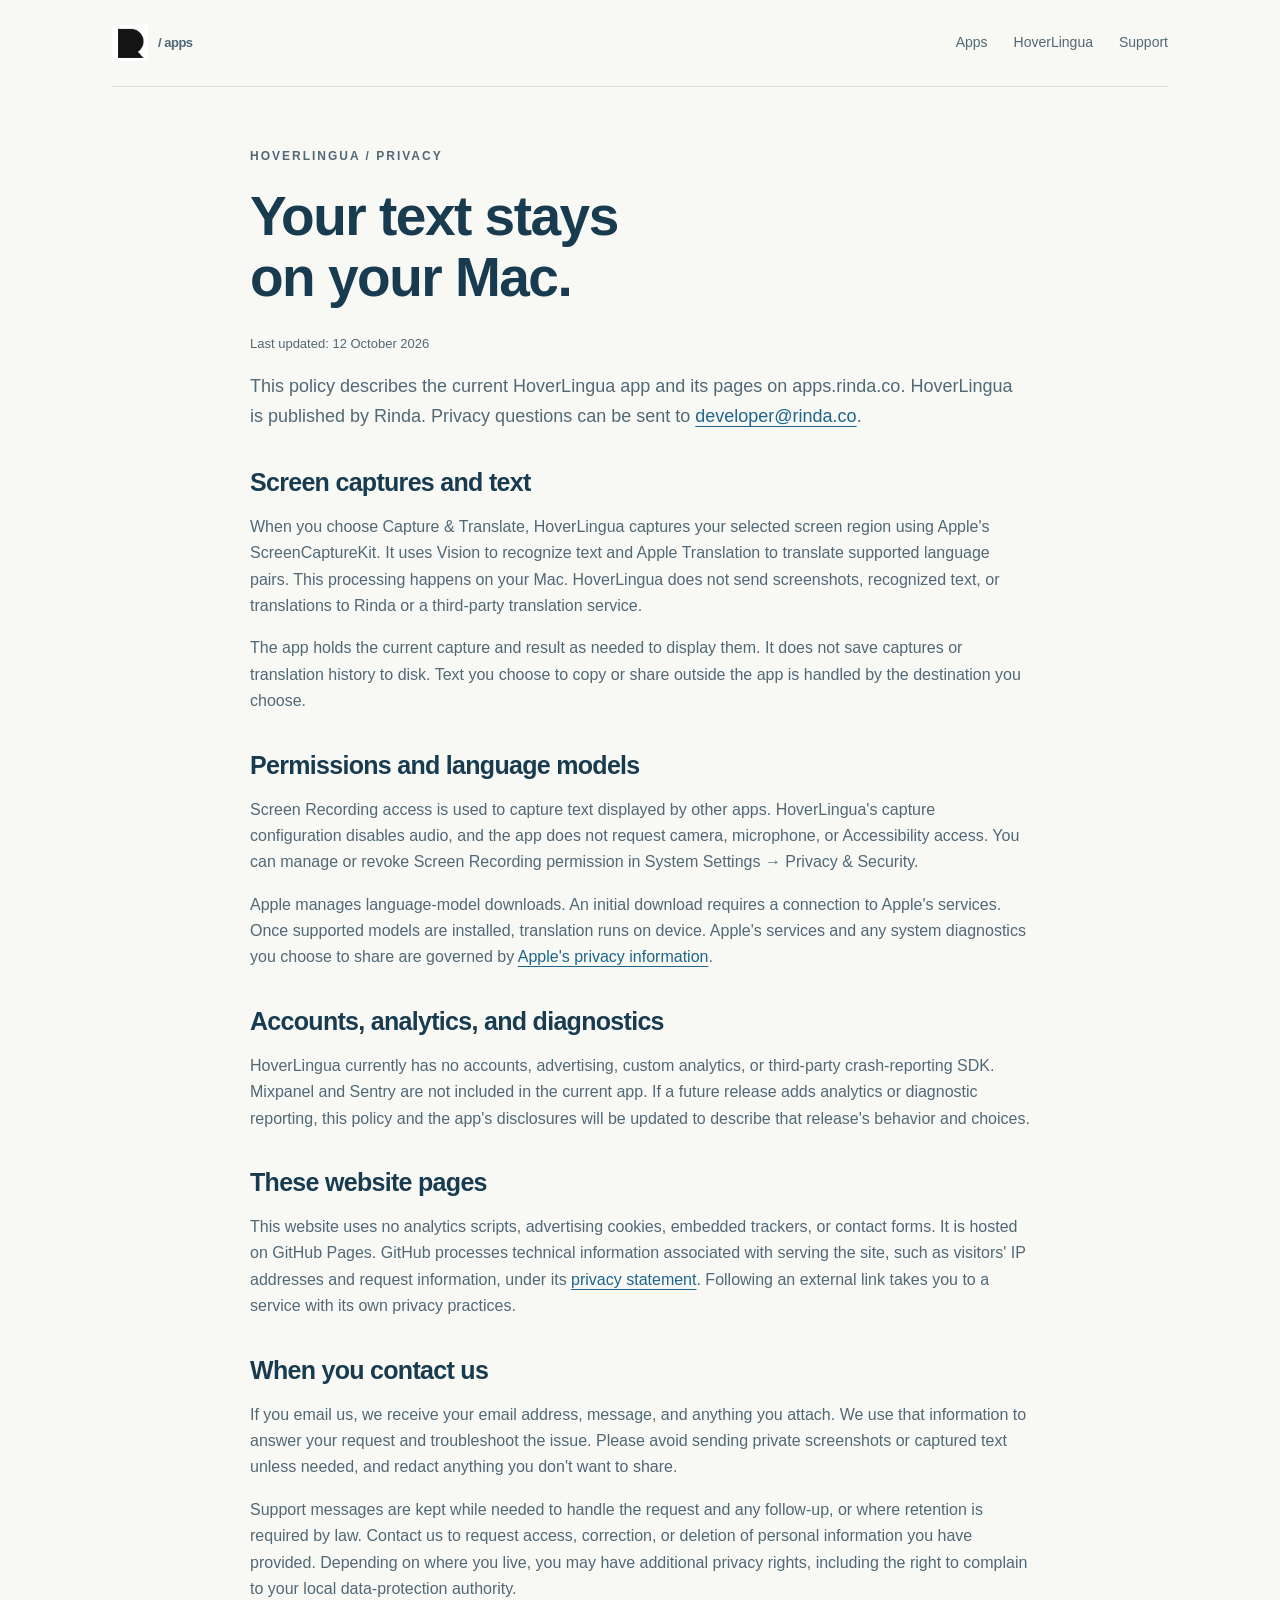
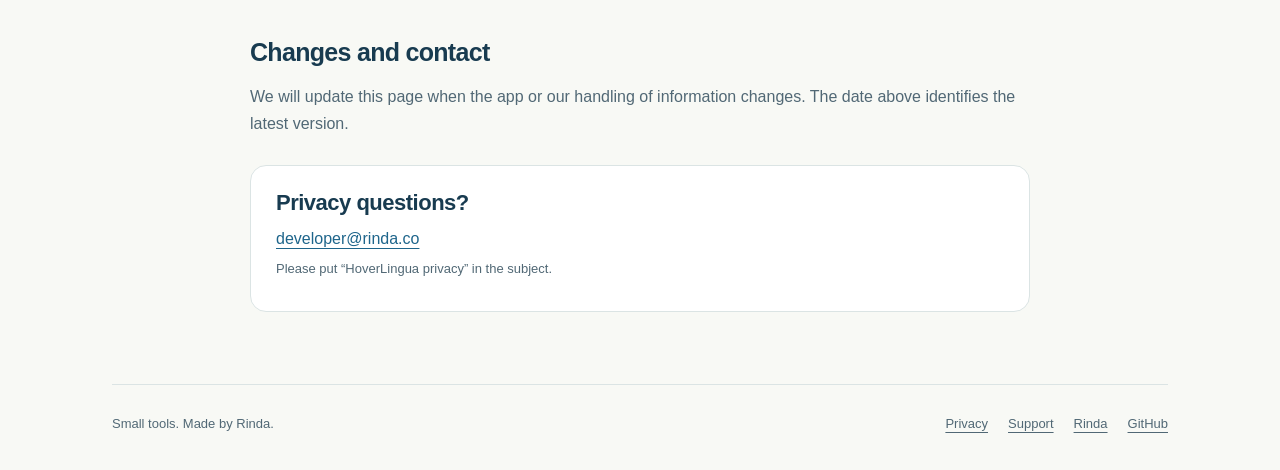
==== hoverlingua/privacy/index.html @ 74bb6117 "Init project with 2 apps" ====
<!doctype html>
<html lang="en">
<head>
  <meta charset="utf-8">
  <meta name="viewport" content="width=device-width, initial-scale=1">
  <title>HoverLingua Privacy Policy — Rinda Apps</title>
  <meta name="description" content="How HoverLingua handles screen captures, recognized text, translations, support messages, and website visits.">
  <meta name="theme-color" content="#183b50">
  <meta property="og:title" content="HoverLingua Privacy Policy — Rinda Apps">
  <meta property="og:description" content="How HoverLingua handles screen captures, recognized text, translations, support messages, and website visits.">
  <meta property="og:type" content="website">
  <meta property="og:url" content="https://apps.rinda.co/hoverlingua/privacy/">
  <link rel="canonical" href="https://apps.rinda.co/hoverlingua/privacy/">
  <link rel="icon" type="image/png" href="../../assets/rinda-mark.png">
  <link rel="stylesheet" href="../../assets/style.css">
</head>
<body>
  <a class="skip" href="#main">Skip to content</a>
  <div class="wrap">
    <header class="nav"><a class="brand" href="../../index.html" aria-label="Rinda apps home"><img src="../../assets/rinda-mark.png" alt="" width="36" height="36"><span class="small">/ apps</span></a><nav class="nav-links" aria-label="Main"><a href="../../index.html">Apps</a><a href="../index.html">HoverLingua</a><a href="../support/index.html">Support</a></nav></header>
    <main id="main"><article class="document"><p class="eyebrow">HoverLingua / Privacy</p><h1>Your text stays<br>on your Mac.</h1><p class="small">Last updated: 12 October 2026</p><p class="intro">This policy describes the current HoverLingua app and its pages on apps.rinda.co. HoverLingua is published by Rinda. Privacy questions can be sent to <a href="mailto:developer@rinda.co">developer@rinda.co</a>.</p><h2>Screen captures and text</h2><p>When you choose Capture &amp; Translate, HoverLingua captures your selected screen region using Apple's ScreenCaptureKit. It uses Vision to recognize text and Apple Translation to translate supported language pairs. This processing happens on your Mac. HoverLingua does not send screenshots, recognized text, or translations to Rinda or a third-party translation service.</p><p>The app holds the current capture and result as needed to display them. It does not save captures or translation history to disk. Text you choose to copy or share outside the app is handled by the destination you choose.</p><h2>Permissions and language models</h2><p>Screen Recording access is used to capture text displayed by other apps. HoverLingua's capture configuration disables audio, and the app does not request camera, microphone, or Accessibility access. You can manage or revoke Screen Recording permission in System Settings → Privacy &amp; Security.</p><p>Apple manages language-model downloads. An initial download requires a connection to Apple's services. Once supported models are installed, translation runs on device. Apple's services and any system diagnostics you choose to share are governed by <a href="https://www.apple.com/legal/privacy/">Apple's privacy information</a>.</p><h2>Accounts, analytics, and diagnostics</h2><p>HoverLingua currently has no accounts, advertising, custom analytics, or third-party crash-reporting SDK. Mixpanel and Sentry are not included in the current app. If a future release adds analytics or diagnostic reporting, this policy and the app's disclosures will be updated to describe that release's behavior and choices.</p><h2>These website pages</h2><p>This website uses no analytics scripts, advertising cookies, embedded trackers, or contact forms. It is hosted on GitHub Pages. GitHub processes technical information associated with serving the site, such as visitors' IP addresses and request information, under its <a href="https://docs.github.com/en/site-policy/privacy-policies/github-general-privacy-statement">privacy statement</a>. Following an external link takes you to a service with its own privacy practices.</p><h2>When you contact us</h2><p>If you email us, we receive your email address, message, and anything you attach. We use that information to answer your request and troubleshoot the issue. Please avoid sending private screenshots or captured text unless needed, and redact anything you don't want to share.</p><p>Support messages are kept while needed to handle the request and any follow-up, or where retention is required by law. Contact us to request access, correction, or deletion of personal information you have provided. Depending on where you live, you may have additional privacy rights, including the right to complain to your local data-protection authority.</p><h2>Changes and contact</h2><p>We will update this page when the app or our handling of information changes. The date above identifies the latest version.</p><div class="contact"><h3>Privacy questions?</h3><p><a href="mailto:developer@rinda.co?subject=HoverLingua%20privacy">developer@rinda.co</a></p><p class="small">Please put “HoverLingua privacy” in the subject.</p></div></article></main>
    <footer class="footer"><span>Small tools. Made by Rinda.</span><nav class="footer-links" aria-label="Footer"><a href="index.html">Privacy</a><a href="../support/index.html">Support</a><a href="https://rinda.co/">Rinda</a><a href="https://github.com/Rin-Da/apps">GitHub</a></nav></footer>
  </div>
</body>
</html>
---- assets/style.css ----
:root{color-scheme:light;--paper:#f8f9f5;--surface:#fff;--ink:#183b50;--muted:#516875;--line:#dbe4e4;--blue:#dceefa;--green:#e4efe5;--accent:#1e658b;--radius:22px;font-family:-apple-system,BlinkMacSystemFont,"Segoe UI",sans-serif;line-height:1.65;color:var(--ink);background:var(--paper)}
*{box-sizing:border-box}body{margin:0}a{color:var(--accent);text-underline-offset:4px}a:hover{text-decoration-thickness:2px}a:focus-visible,summary:focus-visible{outline:3px solid var(--accent);outline-offset:5px}img{max-width:100%;height:auto}.wrap{display:grid;grid-template-rows:auto 1fr auto;width:100%;max-width:1120px;min-height:100vh;min-height:100dvh;margin:auto;padding:0 32px}.skip{position:absolute;left:16px;top:-100px;background:var(--surface);padding:12px;z-index:3}.skip:focus{top:12px}.nav{display:flex;flex-wrap:wrap;align-items:center;justify-content:space-between;gap:24px;padding-top:25px;padding-bottom:25px;border-bottom:1px solid var(--line)}.brand{display:flex;flex-shrink:0;align-items:center;gap:10px;white-space:nowrap;text-decoration:none;color:var(--ink);font-weight:750;font-size:21px;letter-spacing:-.5px}.brand img{width:36px;height:36px}.nav-links{display:flex;flex-shrink:0;gap:26px;align-items:center}.nav-links a{font-size:14px;text-decoration:none;color:var(--muted)}.nav-links a[aria-current=page]{color:var(--ink);font-weight:700}.eyebrow{text-transform:uppercase;font-size:12px;letter-spacing:2px;font-weight:750;color:var(--accent);margin:0 0 19px}h1,h2,h3{line-height:1.12;letter-spacing:-1.5px;font-weight:650}h1{font-size:clamp(42px,6vw,76px);margin:0 0 24px;max-width:820px}h2{font-size:clamp(28px,3.2vw,40px);margin:0 0 18px}h3{font-size:22px;letter-spacing:-.5px;margin:0 0 10px}.lead{font-size:19px;color:var(--muted);max-width:590px;margin:0 0 28px}.hero{padding:74px 0 64px}.hero-grid{display:grid;grid-template-columns:1.08fr 1fr;align-items:center;gap:54px}.hero-grid h1{font-size:clamp(42px,5vw,64px)}.badge{display:inline-flex;font-size:12px;font-weight:700;border:1px solid var(--line);border-radius:100px;padding:5px 12px;background:var(--surface);color:var(--muted)}.actions{display:flex;align-items:center;flex-wrap:wrap;gap:18px}.button{display:inline-block;border-radius:12px;padding:12px 21px;text-decoration:none;color:#fff;background:var(--ink);font-weight:650}.button:hover{background:var(--accent);text-decoration:none}.text-link{font-size:14px;font-weight:650}.small{font-size:13px;color:var(--muted)}.app-icon{width:70px;height:70px;border-radius:15px}.app-art{background:var(--blue);padding:46px 32px;display:flex;flex-direction:column;justify-content:center}.example-window{border:1px solid #ffffffb0;background:var(--surface);border-radius:16px;box-shadow:0 16px 34px #183b5012;overflow:hidden}.window-head{padding:11px 15px;border-bottom:1px solid var(--line);font-size:12px;font-weight:650;color:var(--muted);display:flex;justify-content:space-between;align-items:center;gap:8px}.dots{display:inline-flex;gap:4px}.dots i{display:block;width:7px;height:7px;border-radius:50%;background:var(--line)}.capture-sample{border:2px solid #338eee;margin:19px;padding:21px 17px;font-size:21px;color:var(--ink);background:var(--paper)}.translation-sample{display:grid;grid-template-columns:1fr 1fr;padding:20px;gap:20px;font-size:17px}.translation-sample>div+div{border-left:1px solid var(--line);padding-left:20px}.translation-sample small{display:block;color:var(--muted);font-size:11px;margin-bottom:8px}.translation-sample p{margin:0}.flow-arrow{text-align:center;font-size:22px;color:var(--accent);padding:10px}.caption{text-align:center;font-size:11px;color:var(--muted);margin:14px 0 0}.section{padding:64px 0;border-top:1px solid var(--line)}.steps{display:grid;grid-template-columns:repeat(3,1fr);gap:34px;margin-top:36px}.step-number{display:flex;align-items:center;justify-content:center;width:34px;height:34px;background:var(--blue);border-radius:50%;font-size:13px;font-weight:700;margin-bottom:20px}.steps p{color:var(--muted);margin:0}.note-box{background:var(--green);border-radius:var(--radius);padding:36px;display:grid;grid-template-columns:1fr 1fr;gap:30px}.note-box p{margin:0;color:var(--muted)}.note-box h2{font-size:30px}.requirements{display:flex;flex-wrap:wrap;gap:10px;margin-top:25px}.requirements span{font-size:12px;color:var(--muted);border:1px solid var(--line);border-radius:100px;padding:5px 10px}.footer{display:flex;justify-content:space-between;gap:20px;padding:28px 0 36px;color:var(--muted);font-size:13px;border-top:1px solid var(--line)}.footer-links{display:flex;flex-wrap:wrap;gap:20px}.footer-links a{color:var(--muted)}.document{max-width:780px;margin:auto;padding:60px 0 72px}.document h1{font-size:clamp(36px,5vw,55px)}.document h2{font-size:25px;margin-top:36px;letter-spacing:-.7px}.document p,.document li{color:var(--muted)}.document ul,.document ol{padding-left:24px}.document li{padding:4px 0}.document .intro{font-size:18px}.document .callout{padding:22px;border-left:3px solid var(--accent);background:var(--blue);border-radius:0 12px 12px 0}.contact{background:var(--surface);border:1px solid var(--line);border-radius:16px;padding:25px;margin-top:28px}.contact p{margin:6px 0}.contact a{overflow-wrap:anywhere}details{padding:20px 0;border-bottom:1px solid var(--line)}summary{cursor:pointer;font-weight:650;font-size:17px}details p{margin-bottom:0}code{font-size:.9em;background:var(--blue);border-radius:4px;padding:2px 5px}.status{margin-bottom:20px}.hero-brand{display:flex;align-items:center;gap:12px;margin-bottom:24px}.hero-brand img{width:44px;height:44px}.hero-brand span{font-weight:700}
@media(max-width:800px){.hero-grid,.note-box{grid-template-columns:1fr}.hero-grid{gap:38px}.hero{padding:48px 0}.steps{grid-template-columns:1fr;gap:28px}.step-number{margin-bottom:12px}.app-art{padding:32px}.section{padding:42px 0}.document{padding:42px 0}.hero-grid h1{max-width:640px}.footer{flex-direction:column}.note-box{padding:27px}}
@media(max-width:480px){.wrap{padding:0 20px}.nav{gap:14px}.nav-links{gap:14px}.nav-links a{font-size:12px}.brand{font-size:18px}.brand img{width:28px;height:28px}.translation-sample{gap:12px;padding:16px;font-size:15px}.translation-sample>div+div{padding-left:12px}.app-art{padding:24px 18px}.capture-sample{font-size:19px;margin:16px;padding:16px}.lead{font-size:17px}}
@media(prefers-color-scheme:dark){:root{color-scheme:dark;--paper:#13232c;--surface:#1b303c;--ink:#edf4f2;--muted:#b4c6cf;--line:#34505d;--blue:#1a3b52;--green:#243e35;--accent:#91ccee}.button{color:#13232c}.button:hover{background:var(--accent)}.example-window{border-color:var(--line);box-shadow:0 16px 34px #0002}}

/* Compact app directory; detailed content stays on the product pages. */
.directory-intro { padding: 58px 0 40px; }
.directory-intro h1 { font-size: clamp(40px, 5.5vw, 64px); margin-bottom: 18px; }
.directory-intro .lead { font-size: 18px; max-width: 600px; margin: 0; }
.catalog { padding-bottom: 48px; }
.catalog-heading { display: flex; align-items: center; justify-content: space-between; gap: 20px; margin-bottom: 20px; }
.catalog-heading h2 { font-size: 22px; letter-spacing: -.5px; margin: 0; }
.catalog-grid { display: grid; grid-template-columns: repeat(2, minmax(0, 1fr)); gap: 24px; padding: 0; margin: 0; list-style: none; }
.catalog-card { display: flex; flex-direction: column; gap: 22px; min-width: 0; padding: 30px; background: var(--surface); border: 1px solid var(--line); border-radius: var(--radius); }
.catalog-icon-row { display: flex; align-items: center; justify-content: space-between; gap: 16px; }
.catalog-category { font-size: 12px; font-weight: 650; color: var(--accent); margin: 0 0 8px; }
.catalog-card h3 { font-size: 29px; margin: 0; overflow-wrap: anywhere; }
.catalog-description { color: var(--muted); margin: 0; flex: 1; }
.platforms { display: flex; flex-wrap: wrap; gap: 8px; list-style: none; padding: 0; margin: 0; }
.platforms li { font-size: 12px; color: var(--muted); background: var(--paper); border: 1px solid var(--line); padding: 4px 10px; border-radius: 7px; }
.catalog-card-footer { display: flex; align-items: center; justify-content: space-between; flex-wrap: wrap; gap: 10px; border-top: 1px solid var(--line); padding-top: 20px; }
.directory-contact { display: flex; justify-content: space-between; align-items: center; gap: 24px; padding: 30px 0 40px; border-top: 1px solid var(--line); }
.directory-contact h2 { font-size: 22px; letter-spacing: -.5px; margin-bottom: 8px; }
.directory-contact p { color: var(--muted); margin: 0; }
.directory-contact > a { flex-shrink: 0; }
@media (max-width: 600px) {
  .catalog-grid { grid-template-columns: 1fr; }
  .catalog-card { padding: 25px; }
  .directory-intro { padding: 38px 0 32px; }
  .directory-contact { align-items: flex-start; flex-direction: column; gap: 16px; }
}
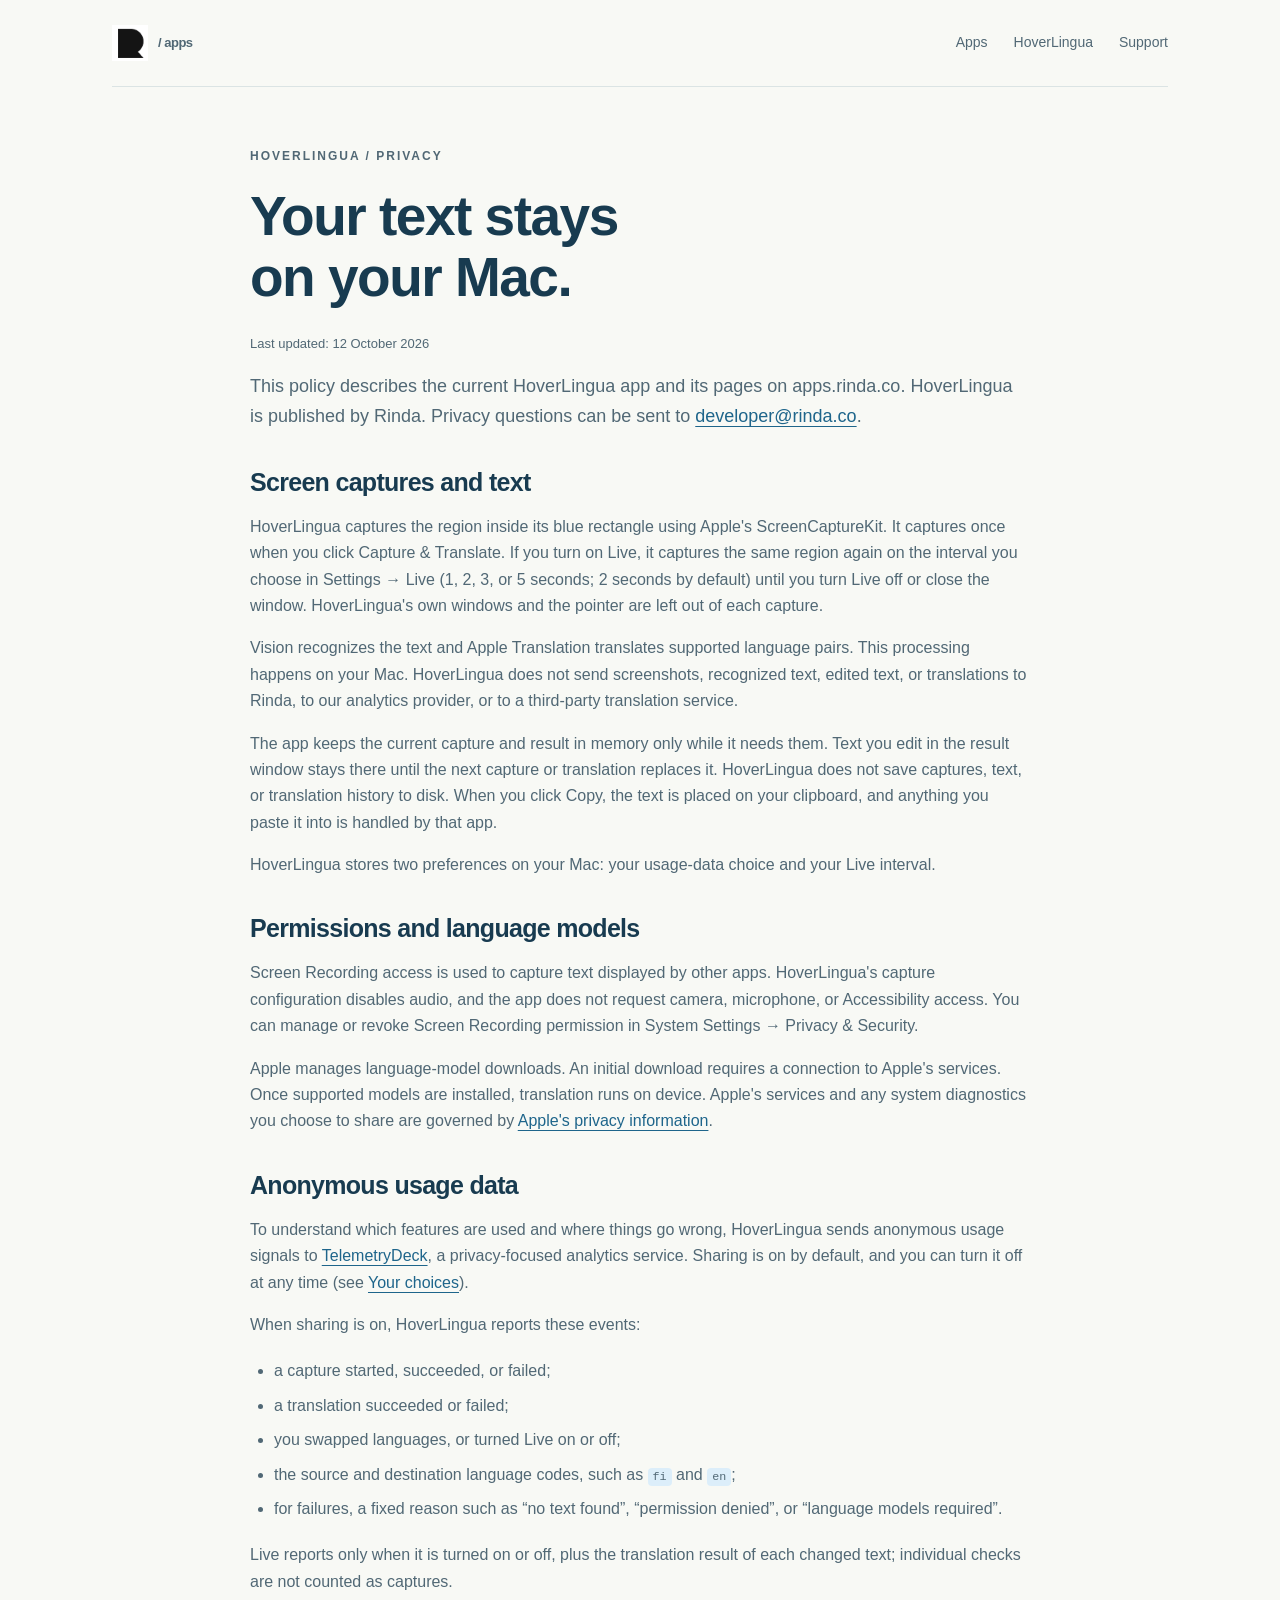
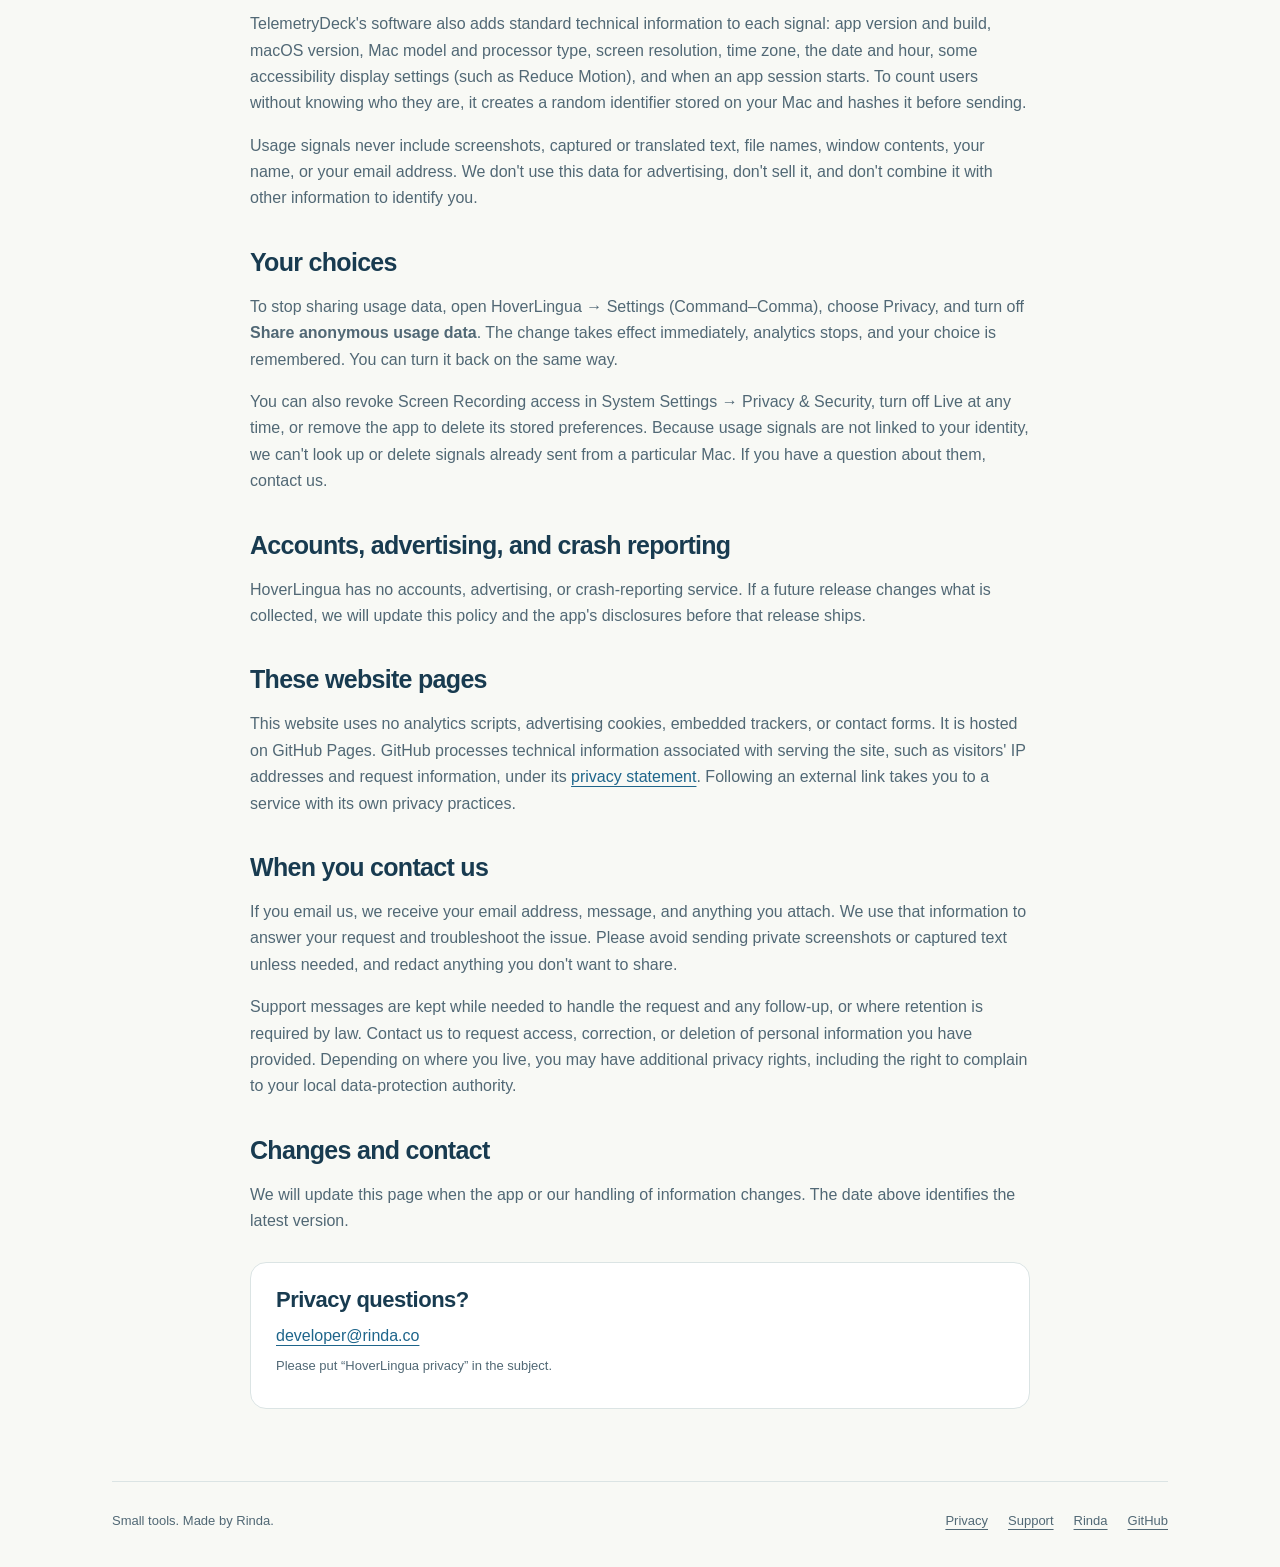
==== commit 5b25349a: "Align HoverLingua pages with app: analytics, Live, editing Co-Authored-By: Claude Opus 5.5 <noreply@" ====
--- a/hoverlingua/privacy/index.html
+++ b/hoverlingua/privacy/index.html
@@ -4,10 +4,10 @@
   <meta charset="utf-8">
   <meta name="viewport" content="width=device-width, initial-scale=1">
   <title>HoverLingua Privacy Policy — Rinda Apps</title>
-  <meta name="description" content="How HoverLingua handles screen captures, recognized text, translations, support messages, and website visits.">
+  <meta name="description" content="How HoverLingua handles screen captures, recognized text, translations, anonymous usage data, support messages, and website visits.">
   <meta name="theme-color" content="#183b50">
   <meta property="og:title" content="HoverLingua Privacy Policy — Rinda Apps">
-  <meta property="og:description" content="How HoverLingua handles screen captures, recognized text, translations, support messages, and website visits.">
+  <meta property="og:description" content="How HoverLingua handles screen captures, recognized text, translations, anonymous usage data, support messages, and website visits.">
   <meta property="og:type" content="website">
   <meta property="og:url" content="https://apps.rinda.co/hoverlingua/privacy/">
   <link rel="canonical" href="https://apps.rinda.co/hoverlingua/privacy/">
@@ -18,7 +18,7 @@
   <a class="skip" href="#main">Skip to content</a>
   <div class="wrap">
     <header class="nav"><a class="brand" href="../../index.html" aria-label="Rinda apps home"><img src="../../assets/rinda-mark.png" alt="" width="36" height="36"><span class="small">/ apps</span></a><nav class="nav-links" aria-label="Main"><a href="../../index.html">Apps</a><a href="../index.html">HoverLingua</a><a href="../support/index.html">Support</a></nav></header>
-    <main id="main"><article class="document"><p class="eyebrow">HoverLingua / Privacy</p><h1>Your text stays<br>on your Mac.</h1><p class="small">Last updated: 12 October 2026</p><p class="intro">This policy describes the current HoverLingua app and its pages on apps.rinda.co. HoverLingua is published by Rinda. Privacy questions can be sent to <a href="mailto:developer@rinda.co">developer@rinda.co</a>.</p><h2>Screen captures and text</h2><p>When you choose Capture &amp; Translate, HoverLingua captures your selected screen region using Apple's ScreenCaptureKit. It uses Vision to recognize text and Apple Translation to translate supported language pairs. This processing happens on your Mac. HoverLingua does not send screenshots, recognized text, or translations to Rinda or a third-party translation service.</p><p>The app holds the current capture and result as needed to display them. It does not save captures or translation history to disk. Text you choose to copy or share outside the app is handled by the destination you choose.</p><h2>Permissions and language models</h2><p>Screen Recording access is used to capture text displayed by other apps. HoverLingua's capture configuration disables audio, and the app does not request camera, microphone, or Accessibility access. You can manage or revoke Screen Recording permission in System Settings → Privacy &amp; Security.</p><p>Apple manages language-model downloads. An initial download requires a connection to Apple's services. Once supported models are installed, translation runs on device. Apple's services and any system diagnostics you choose to share are governed by <a href="https://www.apple.com/legal/privacy/">Apple's privacy information</a>.</p><h2>Accounts, analytics, and diagnostics</h2><p>HoverLingua currently has no accounts, advertising, custom analytics, or third-party crash-reporting SDK. Mixpanel and Sentry are not included in the current app. If a future release adds analytics or diagnostic reporting, this policy and the app's disclosures will be updated to describe that release's behavior and choices.</p><h2>These website pages</h2><p>This website uses no analytics scripts, advertising cookies, embedded trackers, or contact forms. It is hosted on GitHub Pages. GitHub processes technical information associated with serving the site, such as visitors' IP addresses and request information, under its <a href="https://docs.github.com/en/site-policy/privacy-policies/github-general-privacy-statement">privacy statement</a>. Following an external link takes you to a service with its own privacy practices.</p><h2>When you contact us</h2><p>If you email us, we receive your email address, message, and anything you attach. We use that information to answer your request and troubleshoot the issue. Please avoid sending private screenshots or captured text unless needed, and redact anything you don't want to share.</p><p>Support messages are kept while needed to handle the request and any follow-up, or where retention is required by law. Contact us to request access, correction, or deletion of personal information you have provided. Depending on where you live, you may have additional privacy rights, including the right to complain to your local data-protection authority.</p><h2>Changes and contact</h2><p>We will update this page when the app or our handling of information changes. The date above identifies the latest version.</p><div class="contact"><h3>Privacy questions?</h3><p><a href="mailto:developer@rinda.co?subject=HoverLingua%20privacy">developer@rinda.co</a></p><p class="small">Please put “HoverLingua privacy” in the subject.</p></div></article></main>
+    <main id="main"><article class="document"><p class="eyebrow">HoverLingua / Privacy</p><h1>Your text stays<br>on your Mac.</h1><p class="small">Last updated: 12 October 2026</p><p class="intro">This policy describes the current HoverLingua app and its pages on apps.rinda.co. HoverLingua is published by Rinda. Privacy questions can be sent to <a href="mailto:developer@rinda.co">developer@rinda.co</a>.</p><h2>Screen captures and text</h2><p>HoverLingua captures the region inside its blue rectangle using Apple's ScreenCaptureKit. It captures once when you click Capture &amp; Translate. If you turn on Live, it captures the same region again on the interval you choose in Settings → Live (1, 2, 3, or 5 seconds; 2 seconds by default) until you turn Live off or close the window. HoverLingua's own windows and the pointer are left out of each capture.</p><p>Vision recognizes the text and Apple Translation translates supported language pairs. This processing happens on your Mac. HoverLingua does not send screenshots, recognized text, edited text, or translations to Rinda, to our analytics provider, or to a third-party translation service.</p><p>The app keeps the current capture and result in memory only while it needs them. Text you edit in the result window stays there until the next capture or translation replaces it. HoverLingua does not save captures, text, or translation history to disk. When you click Copy, the text is placed on your clipboard, and anything you paste it into is handled by that app.</p><p>HoverLingua stores two preferences on your Mac: your usage-data choice and your Live interval.</p><h2>Permissions and language models</h2><p>Screen Recording access is used to capture text displayed by other apps. HoverLingua's capture configuration disables audio, and the app does not request camera, microphone, or Accessibility access. You can manage or revoke Screen Recording permission in System Settings → Privacy &amp; Security.</p><p>Apple manages language-model downloads. An initial download requires a connection to Apple's services. Once supported models are installed, translation runs on device. Apple's services and any system diagnostics you choose to share are governed by <a href="https://www.apple.com/legal/privacy/">Apple's privacy information</a>.</p><h2 id="usage-data">Anonymous usage data</h2><p>To understand which features are used and where things go wrong, HoverLingua sends anonymous usage signals to <a href="https://telemetrydeck.com/privacy/">TelemetryDeck</a>, a privacy-focused analytics service. Sharing is on by default, and you can turn it off at any time (see <a href="#choices">Your choices</a>).</p><p>When sharing is on, HoverLingua reports these events:</p><ul><li>a capture started, succeeded, or failed;</li><li>a translation succeeded or failed;</li><li>you swapped languages, or turned Live on or off;</li><li>the source and destination language codes, such as <code>fi</code> and <code>en</code>;</li><li>for failures, a fixed reason such as “no text found”, “permission denied”, or “language models required”.</li></ul><p>Live reports only when it is turned on or off, plus the translation result of each changed text; individual checks are not counted as captures.</p><p>TelemetryDeck's software also adds standard technical information to each signal: app version and build, macOS version, Mac model and processor type, screen resolution, time zone, the date and hour, some accessibility display settings (such as Reduce Motion), and when an app session starts. To count users without knowing who they are, it creates a random identifier stored on your Mac and hashes it before sending.</p><p>Usage signals never include screenshots, captured or translated text, file names, window contents, your name, or your email address. We don't use this data for advertising, don't sell it, and don't combine it with other information to identify you.</p><h2 id="choices">Your choices</h2><p>To stop sharing usage data, open HoverLingua → Settings (Command–Comma), choose Privacy, and turn off <strong>Share anonymous usage data</strong>. The change takes effect immediately, analytics stops, and your choice is remembered. You can turn it back on the same way.</p><p>You can also revoke Screen Recording access in System Settings → Privacy &amp; Security, turn off Live at any time, or remove the app to delete its stored preferences. Because usage signals are not linked to your identity, we can't look up or delete signals already sent from a particular Mac. If you have a question about them, contact us.</p><h2>Accounts, advertising, and crash reporting</h2><p>HoverLingua has no accounts, advertising, or crash-reporting service. If a future release changes what is collected, we will update this policy and the app's disclosures before that release ships.</p><h2>These website pages</h2><p>This website uses no analytics scripts, advertising cookies, embedded trackers, or contact forms. It is hosted on GitHub Pages. GitHub processes technical information associated with serving the site, such as visitors' IP addresses and request information, under its <a href="https://docs.github.com/en/site-policy/privacy-policies/github-general-privacy-statement">privacy statement</a>. Following an external link takes you to a service with its own privacy practices.</p><h2>When you contact us</h2><p>If you email us, we receive your email address, message, and anything you attach. We use that information to answer your request and troubleshoot the issue. Please avoid sending private screenshots or captured text unless needed, and redact anything you don't want to share.</p><p>Support messages are kept while needed to handle the request and any follow-up, or where retention is required by law. Contact us to request access, correction, or deletion of personal information you have provided. Depending on where you live, you may have additional privacy rights, including the right to complain to your local data-protection authority.</p><h2>Changes and contact</h2><p>We will update this page when the app or our handling of information changes. The date above identifies the latest version.</p><div class="contact"><h3>Privacy questions?</h3><p><a href="mailto:developer@rinda.co?subject=HoverLingua%20privacy">developer@rinda.co</a></p><p class="small">Please put “HoverLingua privacy” in the subject.</p></div></article></main>
     <footer class="footer"><span>Small tools. Made by Rinda.</span><nav class="footer-links" aria-label="Footer"><a href="index.html">Privacy</a><a href="../support/index.html">Support</a><a href="https://rinda.co/">Rinda</a><a href="https://github.com/Rin-Da/apps">GitHub</a></nav></footer>
   </div>
 </body>
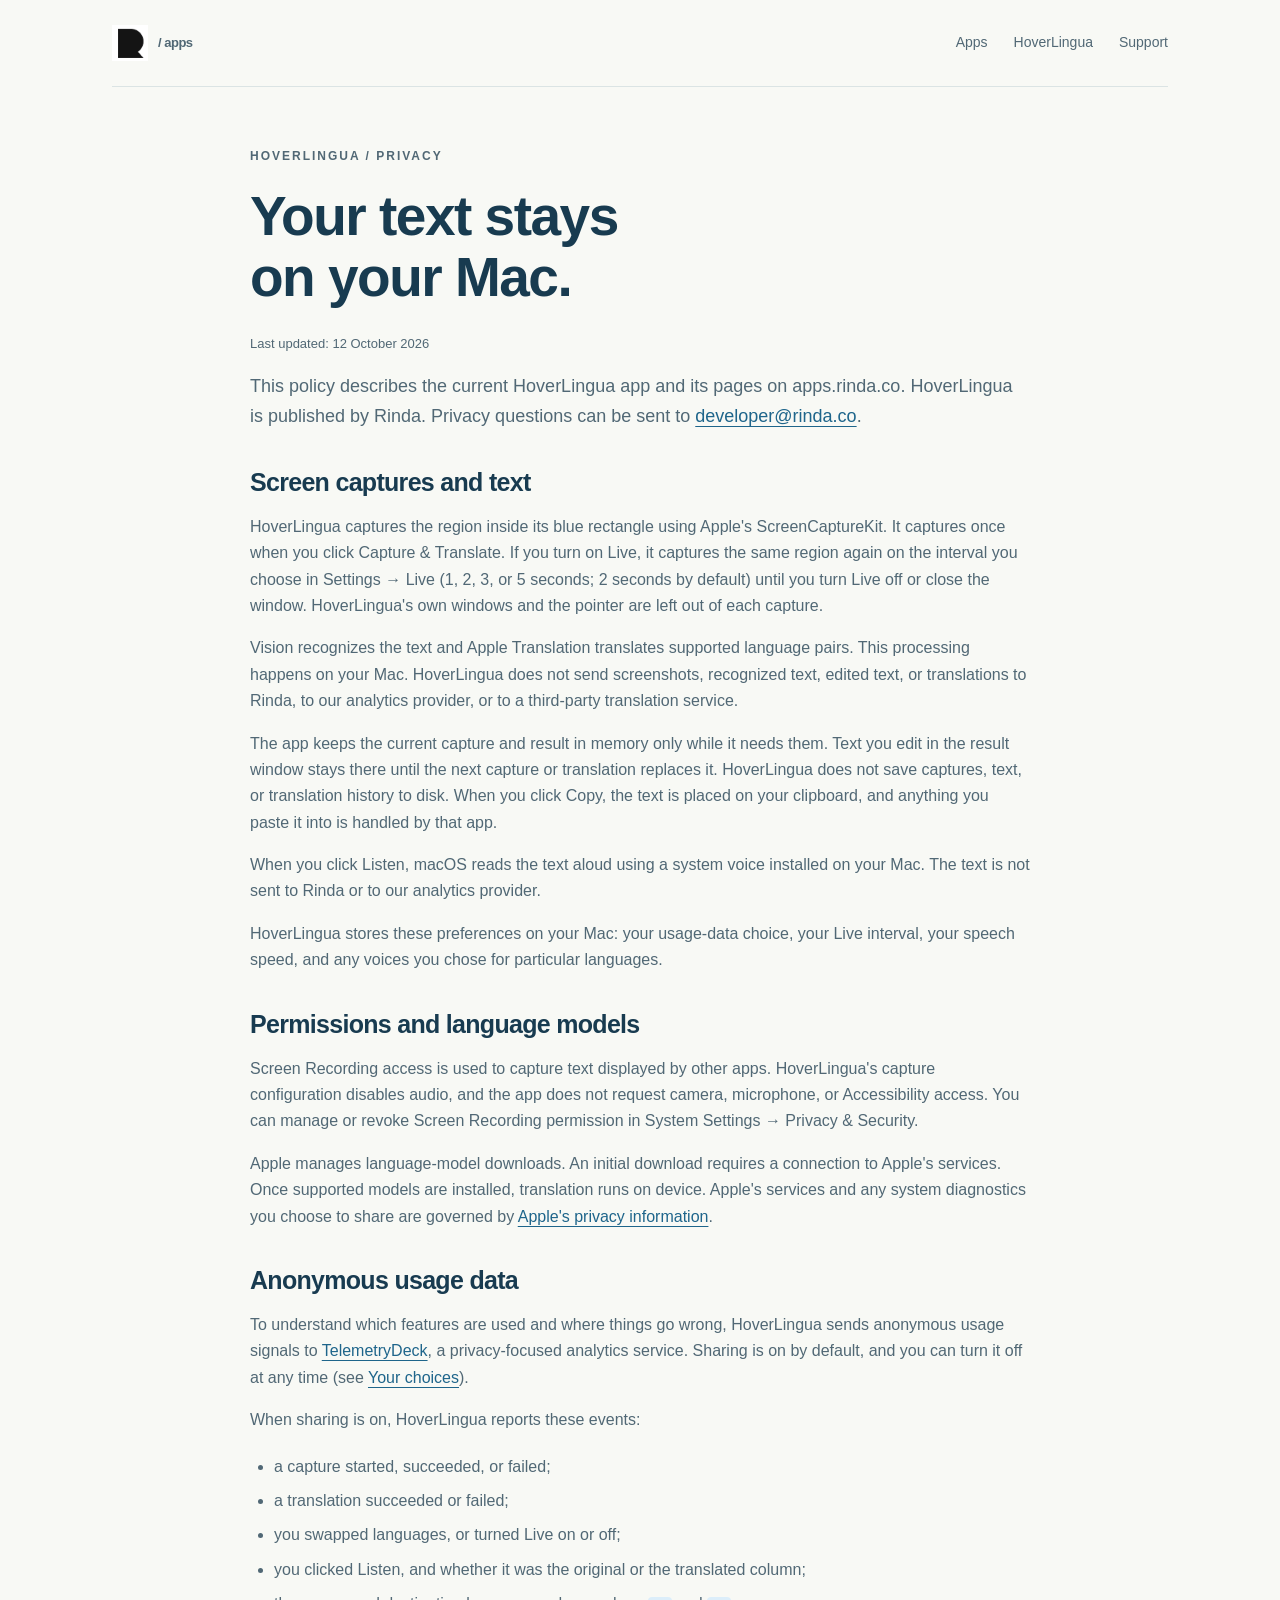
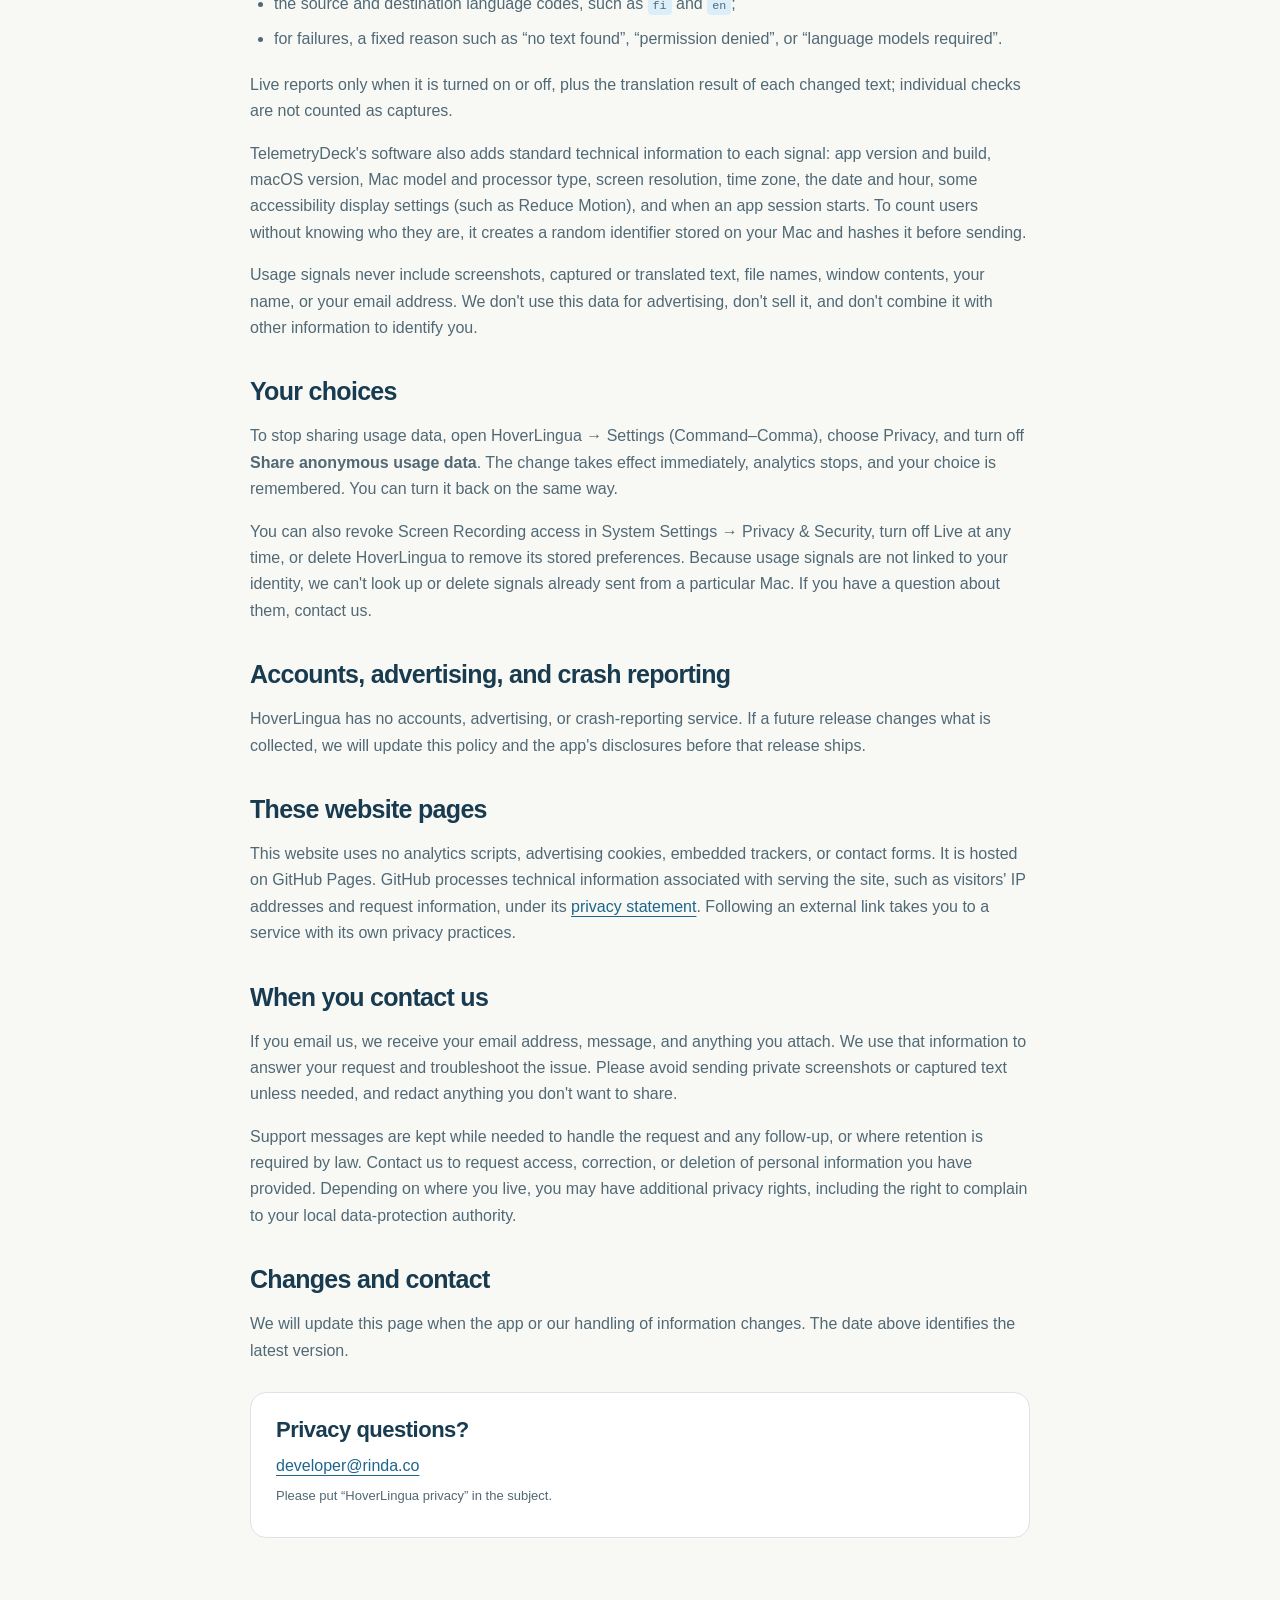
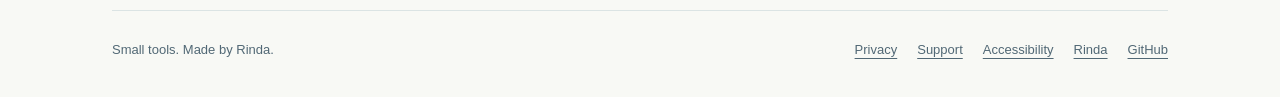
==== commit 19225814: "Add HoverLingua accessibility page; document Listen and speech settings Co-Authored-By: Claude Opus " ====
--- a/hoverlingua/privacy/index.html
+++ b/hoverlingua/privacy/index.html
@@ -18,8 +18,8 @@
   <a class="skip" href="#main">Skip to content</a>
   <div class="wrap">
     <header class="nav"><a class="brand" href="../../index.html" aria-label="Rinda apps home"><img src="../../assets/rinda-mark.png" alt="" width="36" height="36"><span class="small">/ apps</span></a><nav class="nav-links" aria-label="Main"><a href="../../index.html">Apps</a><a href="../index.html">HoverLingua</a><a href="../support/index.html">Support</a></nav></header>
-    <main id="main"><article class="document"><p class="eyebrow">HoverLingua / Privacy</p><h1>Your text stays<br>on your Mac.</h1><p class="small">Last updated: 12 October 2026</p><p class="intro">This policy describes the current HoverLingua app and its pages on apps.rinda.co. HoverLingua is published by Rinda. Privacy questions can be sent to <a href="mailto:developer@rinda.co">developer@rinda.co</a>.</p><h2>Screen captures and text</h2><p>HoverLingua captures the region inside its blue rectangle using Apple's ScreenCaptureKit. It captures once when you click Capture &amp; Translate. If you turn on Live, it captures the same region again on the interval you choose in Settings → Live (1, 2, 3, or 5 seconds; 2 seconds by default) until you turn Live off or close the window. HoverLingua's own windows and the pointer are left out of each capture.</p><p>Vision recognizes the text and Apple Translation translates supported language pairs. This processing happens on your Mac. HoverLingua does not send screenshots, recognized text, edited text, or translations to Rinda, to our analytics provider, or to a third-party translation service.</p><p>The app keeps the current capture and result in memory only while it needs them. Text you edit in the result window stays there until the next capture or translation replaces it. HoverLingua does not save captures, text, or translation history to disk. When you click Copy, the text is placed on your clipboard, and anything you paste it into is handled by that app.</p><p>HoverLingua stores two preferences on your Mac: your usage-data choice and your Live interval.</p><h2>Permissions and language models</h2><p>Screen Recording access is used to capture text displayed by other apps. HoverLingua's capture configuration disables audio, and the app does not request camera, microphone, or Accessibility access. You can manage or revoke Screen Recording permission in System Settings → Privacy &amp; Security.</p><p>Apple manages language-model downloads. An initial download requires a connection to Apple's services. Once supported models are installed, translation runs on device. Apple's services and any system diagnostics you choose to share are governed by <a href="https://www.apple.com/legal/privacy/">Apple's privacy information</a>.</p><h2 id="usage-data">Anonymous usage data</h2><p>To understand which features are used and where things go wrong, HoverLingua sends anonymous usage signals to <a href="https://telemetrydeck.com/privacy/">TelemetryDeck</a>, a privacy-focused analytics service. Sharing is on by default, and you can turn it off at any time (see <a href="#choices">Your choices</a>).</p><p>When sharing is on, HoverLingua reports these events:</p><ul><li>a capture started, succeeded, or failed;</li><li>a translation succeeded or failed;</li><li>you swapped languages, or turned Live on or off;</li><li>the source and destination language codes, such as <code>fi</code> and <code>en</code>;</li><li>for failures, a fixed reason such as “no text found”, “permission denied”, or “language models required”.</li></ul><p>Live reports only when it is turned on or off, plus the translation result of each changed text; individual checks are not counted as captures.</p><p>TelemetryDeck's software also adds standard technical information to each signal: app version and build, macOS version, Mac model and processor type, screen resolution, time zone, the date and hour, some accessibility display settings (such as Reduce Motion), and when an app session starts. To count users without knowing who they are, it creates a random identifier stored on your Mac and hashes it before sending.</p><p>Usage signals never include screenshots, captured or translated text, file names, window contents, your name, or your email address. We don't use this data for advertising, don't sell it, and don't combine it with other information to identify you.</p><h2 id="choices">Your choices</h2><p>To stop sharing usage data, open HoverLingua → Settings (Command–Comma), choose Privacy, and turn off <strong>Share anonymous usage data</strong>. The change takes effect immediately, analytics stops, and your choice is remembered. You can turn it back on the same way.</p><p>You can also revoke Screen Recording access in System Settings → Privacy &amp; Security, turn off Live at any time, or remove the app to delete its stored preferences. Because usage signals are not linked to your identity, we can't look up or delete signals already sent from a particular Mac. If you have a question about them, contact us.</p><h2>Accounts, advertising, and crash reporting</h2><p>HoverLingua has no accounts, advertising, or crash-reporting service. If a future release changes what is collected, we will update this policy and the app's disclosures before that release ships.</p><h2>These website pages</h2><p>This website uses no analytics scripts, advertising cookies, embedded trackers, or contact forms. It is hosted on GitHub Pages. GitHub processes technical information associated with serving the site, such as visitors' IP addresses and request information, under its <a href="https://docs.github.com/en/site-policy/privacy-policies/github-general-privacy-statement">privacy statement</a>. Following an external link takes you to a service with its own privacy practices.</p><h2>When you contact us</h2><p>If you email us, we receive your email address, message, and anything you attach. We use that information to answer your request and troubleshoot the issue. Please avoid sending private screenshots or captured text unless needed, and redact anything you don't want to share.</p><p>Support messages are kept while needed to handle the request and any follow-up, or where retention is required by law. Contact us to request access, correction, or deletion of personal information you have provided. Depending on where you live, you may have additional privacy rights, including the right to complain to your local data-protection authority.</p><h2>Changes and contact</h2><p>We will update this page when the app or our handling of information changes. The date above identifies the latest version.</p><div class="contact"><h3>Privacy questions?</h3><p><a href="mailto:developer@rinda.co?subject=HoverLingua%20privacy">developer@rinda.co</a></p><p class="small">Please put “HoverLingua privacy” in the subject.</p></div></article></main>
-    <footer class="footer"><span>Small tools. Made by Rinda.</span><nav class="footer-links" aria-label="Footer"><a href="index.html">Privacy</a><a href="../support/index.html">Support</a><a href="https://rinda.co/">Rinda</a><a href="https://github.com/Rin-Da/apps">GitHub</a></nav></footer>
+    <main id="main"><article class="document"><p class="eyebrow">HoverLingua / Privacy</p><h1>Your text stays<br>on your Mac.</h1><p class="small">Last updated: 12 October 2026</p><p class="intro">This policy describes the current HoverLingua app and its pages on apps.rinda.co. HoverLingua is published by Rinda. Privacy questions can be sent to <a href="mailto:developer@rinda.co">developer@rinda.co</a>.</p><h2>Screen captures and text</h2><p>HoverLingua captures the region inside its blue rectangle using Apple's ScreenCaptureKit. It captures once when you click Capture &amp; Translate. If you turn on Live, it captures the same region again on the interval you choose in Settings → Live (1, 2, 3, or 5 seconds; 2 seconds by default) until you turn Live off or close the window. HoverLingua's own windows and the pointer are left out of each capture.</p><p>Vision recognizes the text and Apple Translation translates supported language pairs. This processing happens on your Mac. HoverLingua does not send screenshots, recognized text, edited text, or translations to Rinda, to our analytics provider, or to a third-party translation service.</p><p>The app keeps the current capture and result in memory only while it needs them. Text you edit in the result window stays there until the next capture or translation replaces it. HoverLingua does not save captures, text, or translation history to disk. When you click Copy, the text is placed on your clipboard, and anything you paste it into is handled by that app.</p><p>When you click Listen, macOS reads the text aloud using a system voice installed on your Mac. The text is not sent to Rinda or to our analytics provider.</p><p>HoverLingua stores these preferences on your Mac: your usage-data choice, your Live interval, your speech speed, and any voices you chose for particular languages.</p><h2>Permissions and language models</h2><p>Screen Recording access is used to capture text displayed by other apps. HoverLingua's capture configuration disables audio, and the app does not request camera, microphone, or Accessibility access. You can manage or revoke Screen Recording permission in System Settings → Privacy &amp; Security.</p><p>Apple manages language-model downloads. An initial download requires a connection to Apple's services. Once supported models are installed, translation runs on device. Apple's services and any system diagnostics you choose to share are governed by <a href="https://www.apple.com/legal/privacy/">Apple's privacy information</a>.</p><h2 id="usage-data">Anonymous usage data</h2><p>To understand which features are used and where things go wrong, HoverLingua sends anonymous usage signals to <a href="https://telemetrydeck.com/privacy/">TelemetryDeck</a>, a privacy-focused analytics service. Sharing is on by default, and you can turn it off at any time (see <a href="#choices">Your choices</a>).</p><p>When sharing is on, HoverLingua reports these events:</p><ul><li>a capture started, succeeded, or failed;</li><li>a translation succeeded or failed;</li><li>you swapped languages, or turned Live on or off;</li><li>you clicked Listen, and whether it was the original or the translated column;</li><li>the source and destination language codes, such as <code>fi</code> and <code>en</code>;</li><li>for failures, a fixed reason such as “no text found”, “permission denied”, or “language models required”.</li></ul><p>Live reports only when it is turned on or off, plus the translation result of each changed text; individual checks are not counted as captures.</p><p>TelemetryDeck's software also adds standard technical information to each signal: app version and build, macOS version, Mac model and processor type, screen resolution, time zone, the date and hour, some accessibility display settings (such as Reduce Motion), and when an app session starts. To count users without knowing who they are, it creates a random identifier stored on your Mac and hashes it before sending.</p><p>Usage signals never include screenshots, captured or translated text, file names, window contents, your name, or your email address. We don't use this data for advertising, don't sell it, and don't combine it with other information to identify you.</p><h2 id="choices">Your choices</h2><p>To stop sharing usage data, open HoverLingua → Settings (Command–Comma), choose Privacy, and turn off <strong>Share anonymous usage data</strong>. The change takes effect immediately, analytics stops, and your choice is remembered. You can turn it back on the same way.</p><p>You can also revoke Screen Recording access in System Settings → Privacy &amp; Security, turn off Live at any time, or delete HoverLingua to remove its stored preferences. Because usage signals are not linked to your identity, we can't look up or delete signals already sent from a particular Mac. If you have a question about them, contact us.</p><h2>Accounts, advertising, and crash reporting</h2><p>HoverLingua has no accounts, advertising, or crash-reporting service. If a future release changes what is collected, we will update this policy and the app's disclosures before that release ships.</p><h2>These website pages</h2><p>This website uses no analytics scripts, advertising cookies, embedded trackers, or contact forms. It is hosted on GitHub Pages. GitHub processes technical information associated with serving the site, such as visitors' IP addresses and request information, under its <a href="https://docs.github.com/en/site-policy/privacy-policies/github-general-privacy-statement">privacy statement</a>. Following an external link takes you to a service with its own privacy practices.</p><h2>When you contact us</h2><p>If you email us, we receive your email address, message, and anything you attach. We use that information to answer your request and troubleshoot the issue. Please avoid sending private screenshots or captured text unless needed, and redact anything you don't want to share.</p><p>Support messages are kept while needed to handle the request and any follow-up, or where retention is required by law. Contact us to request access, correction, or deletion of personal information you have provided. Depending on where you live, you may have additional privacy rights, including the right to complain to your local data-protection authority.</p><h2>Changes and contact</h2><p>We will update this page when the app or our handling of information changes. The date above identifies the latest version.</p><div class="contact"><h3>Privacy questions?</h3><p><a href="mailto:developer@rinda.co?subject=HoverLingua%20privacy">developer@rinda.co</a></p><p class="small">Please put “HoverLingua privacy” in the subject.</p></div></article></main>
+    <footer class="footer"><span>Small tools. Made by Rinda.</span><nav class="footer-links" aria-label="Footer"><a href="index.html">Privacy</a><a href="../support/index.html">Support</a><a href="../accessibility/index.html">Accessibility</a><a href="https://rinda.co/">Rinda</a><a href="https://github.com/Rin-Da/apps">GitHub</a></nav></footer>
   </div>
 </body>
 </html>
